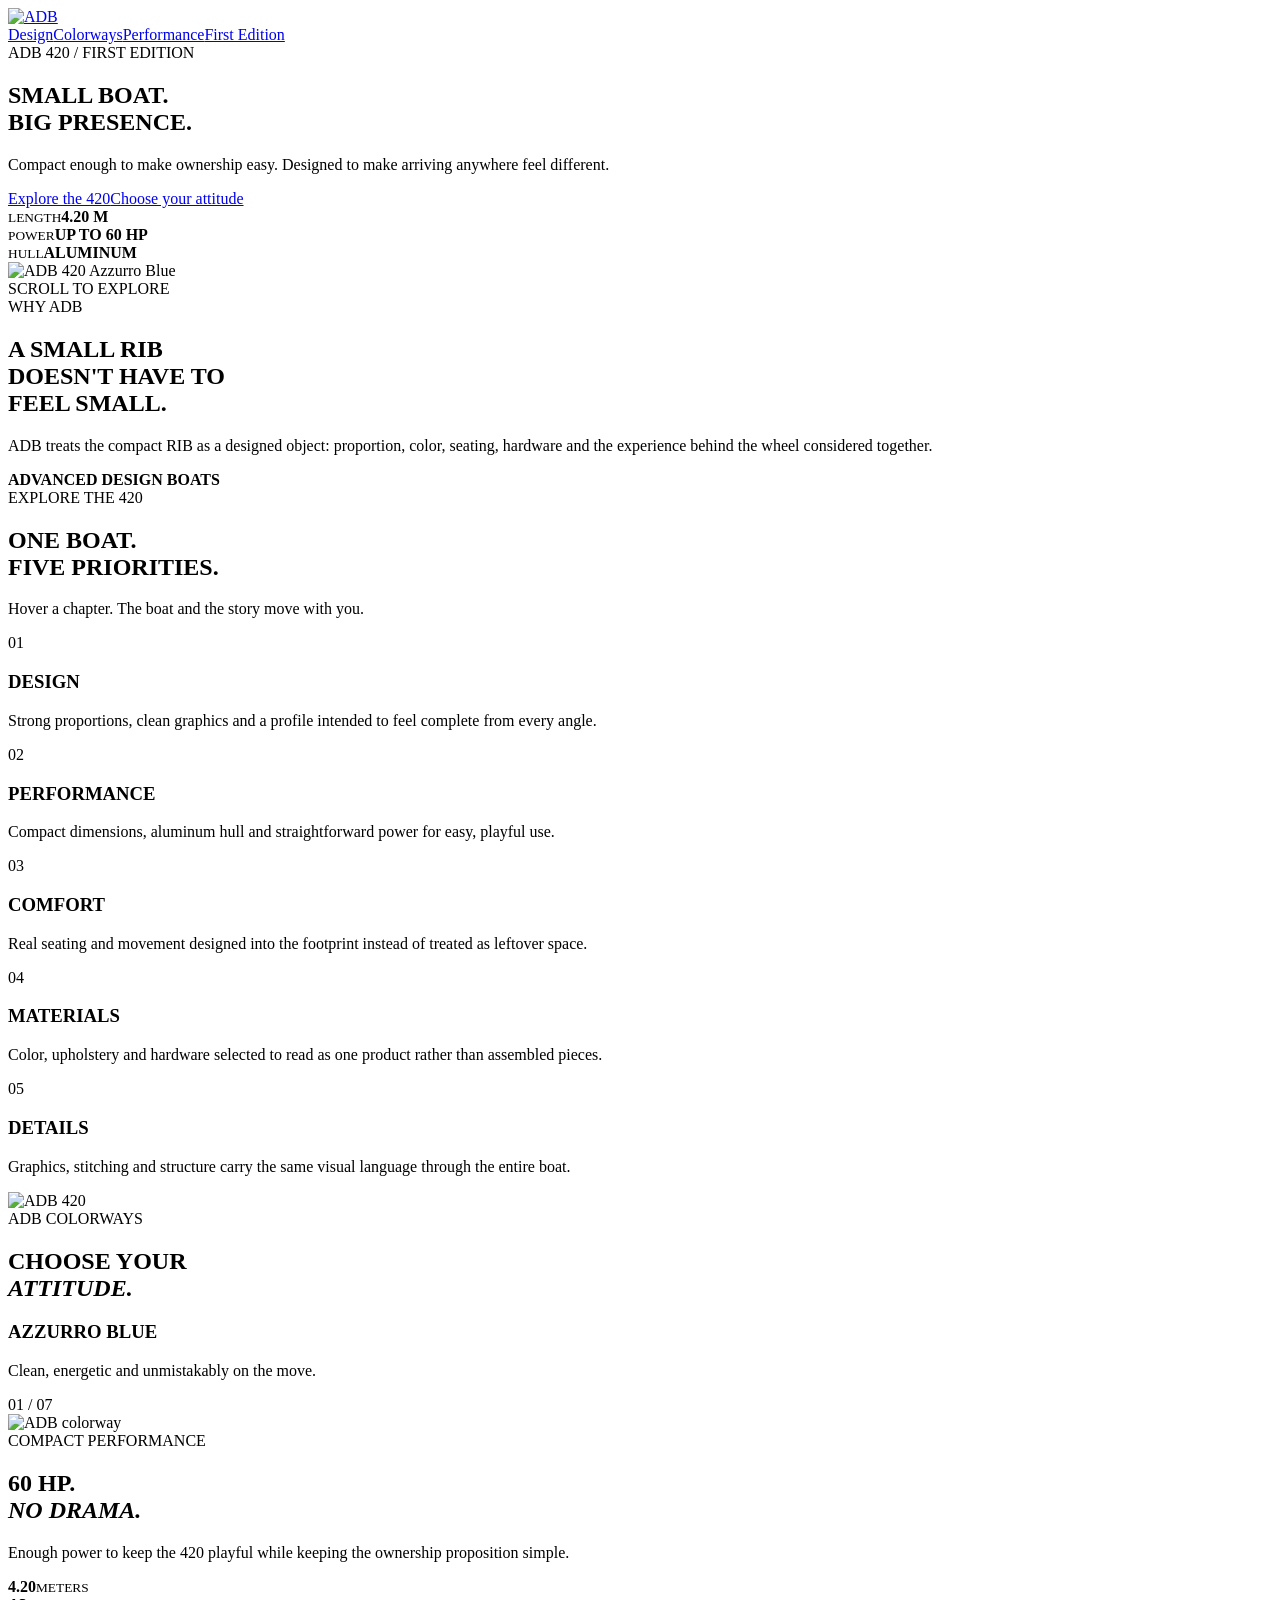
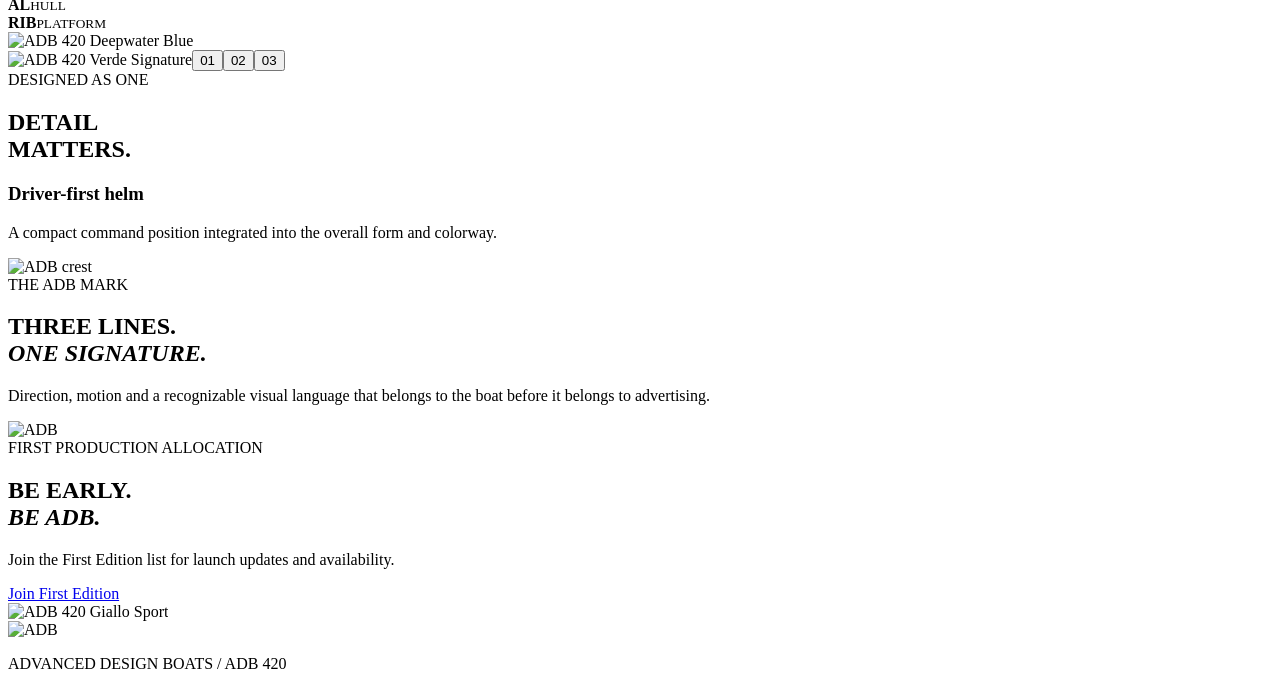
==== adb-v6-live/index.html @ 2b610189 "ADB V6 live shell" ====
<!doctype html><html lang="en"><head><meta charset="utf-8"><meta name="viewport" content="width=device-width,initial-scale=1"><title>ADB 420 — Advanced Design Boats</title><meta name="description" content="ADB 420 — compact RIB, designed with intent."><link rel="stylesheet" href="styles.css"></head><body><header id="header"><a href="#top" class="brand"><img id="logoTop" alt="ADB"></a><nav><a href="#design">Design</a><a href="#colorways">Colorways</a><a href="#performance">Performance</a><a href="#reserve" class="navcta">First Edition</a></nav></header><main id="top"><section class="hero"><div class="heroCopy reveal"><div class="kicker"><i></i>ADB 420 / FIRST EDITION</div><h1>SMALL BOAT.<br><span>BIG PRESENCE.</span></h1><p>Compact enough to make ownership easy. Designed to make arriving anywhere feel different.</p><div class="actions"><a href="#design" class="button dark">Explore the 420</a><a href="#colorways" class="button">Choose your attitude</a></div><div class="specs"><div><small>LENGTH</small><b>4.20 M</b></div><div><small>POWER</small><b>UP TO 60 HP</b></div><div><small>HULL</small><b>ALUMINUM</b></div></div></div><div class="heroStage"><div class="heroHalo"></div><img id="heroBoat" class="boat heroBoat parallax" data-speed="-.045" alt="ADB 420 Azzurro Blue"><div class="threeStroke"><i></i><i></i><i></i></div></div><div class="scrollmark">SCROLL TO EXPLORE</div></section><section class="manifesto"><div class="wrap manifestoGrid"><div class="eyebrow reveal">WHY ADB</div><div><h2 class="reveal">A SMALL RIB<br>DOESN'T HAVE TO<br><span>FEEL SMALL.</span></h2><p class="reveal">ADB treats the compact RIB as a designed object: proportion, color, seating, hardware and the experience behind the wheel considered together.</p><div class="signature reveal"><i></i><i></i><i></i><b>ADVANCED DESIGN BOATS</b></div></div></div></section><section class="chapters" id="design"><div class="wrap"><div class="sectionHead"><div><span class="eyebrow reveal">EXPLORE THE 420</span><h2 class="reveal">ONE BOAT.<br>FIVE PRIORITIES.</h2></div><p class="reveal">Hover a chapter. The boat and the story move with you.</p></div><div class="chapterRail"><article class="chapter active" data-img="verde"><span>01</span><h3>DESIGN</h3><p>Strong proportions, clean graphics and a profile intended to feel complete from every angle.</p></article><article class="chapter" data-img="azzurro"><span>02</span><h3>PERFORMANCE</h3><p>Compact dimensions, aluminum hull and straightforward power for easy, playful use.</p></article><article class="chapter" data-img="riviera"><span>03</span><h3>COMFORT</h3><p>Real seating and movement designed into the footprint instead of treated as leftover space.</p></article><article class="chapter" data-img="emerald"><span>04</span><h3>MATERIALS</h3><p>Color, upholstery and hardware selected to read as one product rather than assembled pieces.</p></article><article class="chapter" data-img="giallo"><span>05</span><h3>DETAILS</h3><p>Graphics, stitching and structure carry the same visual language through the entire boat.</p></article><div class="chapterVisual"><img id="chapterBoat" class="boat" alt="ADB 420"></div></div></div></section><section class="colors" id="colorways"><div class="colorSticky"><div class="colorCopy"><span class="eyebrow">ADB COLORWAYS</span><h2>CHOOSE YOUR<br><em>ATTITUDE.</em></h2><h3 id="colorName">AZZURRO BLUE</h3><p id="colorTag">Clean, energetic and unmistakably on the move.</p><span id="colorIndex">01 / 07</span></div><div class="colorStage"><div class="orbit one"></div><div class="orbit two"></div><img id="colorBoat" class="boat" alt="ADB colorway"></div><div id="colorTabs" class="colorTabs"></div></div></section><section class="performance" id="performance"><div class="wrap perfGrid"><div><span class="eyebrow reveal">COMPACT PERFORMANCE</span><h2 class="reveal"><b>60</b> HP.<br><em>NO DRAMA.</em></h2><p class="reveal">Enough power to keep the 420 playful while keeping the ownership proposition simple.</p><div class="perfFacts reveal"><div><b>4.20</b><small>METERS</small></div><div><b>AL</b><small>HULL</small></div><div><b>RIB</b><small>PLATFORM</small></div></div></div><img id="perfBoat" class="boat parallax" data-speed="-.07" alt="ADB 420 Deepwater Blue"></div></section><section class="details"><div class="wrap detailGrid"><div class="detailStage reveal"><img id="detailBoat" class="boat" alt="ADB 420 Verde Signature"><button class="hotspot active" data-d="helm" style="left:42%;top:30%">01</button><button class="hotspot" data-d="seat" style="left:59%;top:49%">02</button><button class="hotspot" data-d="structure" style="right:10%;top:20%">03</button></div><div class="detailCopy"><span class="eyebrow reveal">DESIGNED AS ONE</span><h2 class="reveal">DETAIL<br>MATTERS.</h2><i class="accentLine"></i><h3 id="detailTitle">Driver-first helm</h3><p id="detailText">A compact command position integrated into the overall form and colorway.</p></div></div></section><section class="brandWorld"><img id="crest" class="crest parallax" data-speed=".05" alt="ADB crest"><div class="wrap brandGrid"><div><span class="eyebrow reveal">THE ADB MARK</span><h2 class="reveal">THREE LINES.<br><em>ONE SIGNATURE.</em></h2><p class="reveal">Direction, motion and a recognizable visual language that belongs to the boat before it belongs to advertising.</p></div><div class="brandMark reveal"><img id="logoBrand" alt="ADB"></div></div></section><section class="reserve" id="reserve"><div class="wrap reserveBox"><div><span class="eyebrow reveal">FIRST PRODUCTION ALLOCATION</span><h2 class="reveal">BE EARLY.<br><em>BE ADB.</em></h2><p class="reveal">Join the First Edition list for launch updates and availability.</p><a href="mailto:hello@adbboats.com" class="button dark reveal">Join First Edition</a></div><img id="reserveBoat" class="boat parallax" data-speed="-.05" alt="ADB 420 Giallo Sport"></div></section></main><footer><img id="logoFooter" alt="ADB"><p>ADVANCED DESIGN BOATS / ADB 420</p></footer><script src="img-logo.js"></script><script src="img-crest.js"></script><script src="img-azzurro.js"></script><script src="img-giallo.js"></script><script src="img-verde.js"></script><script src="img-deepwater.js"></script><script src="img-emerald.js"></script><script src="img-arctic.js"></script><script src="img-riviera.js"></script><script src="app.js"></script></body></html>
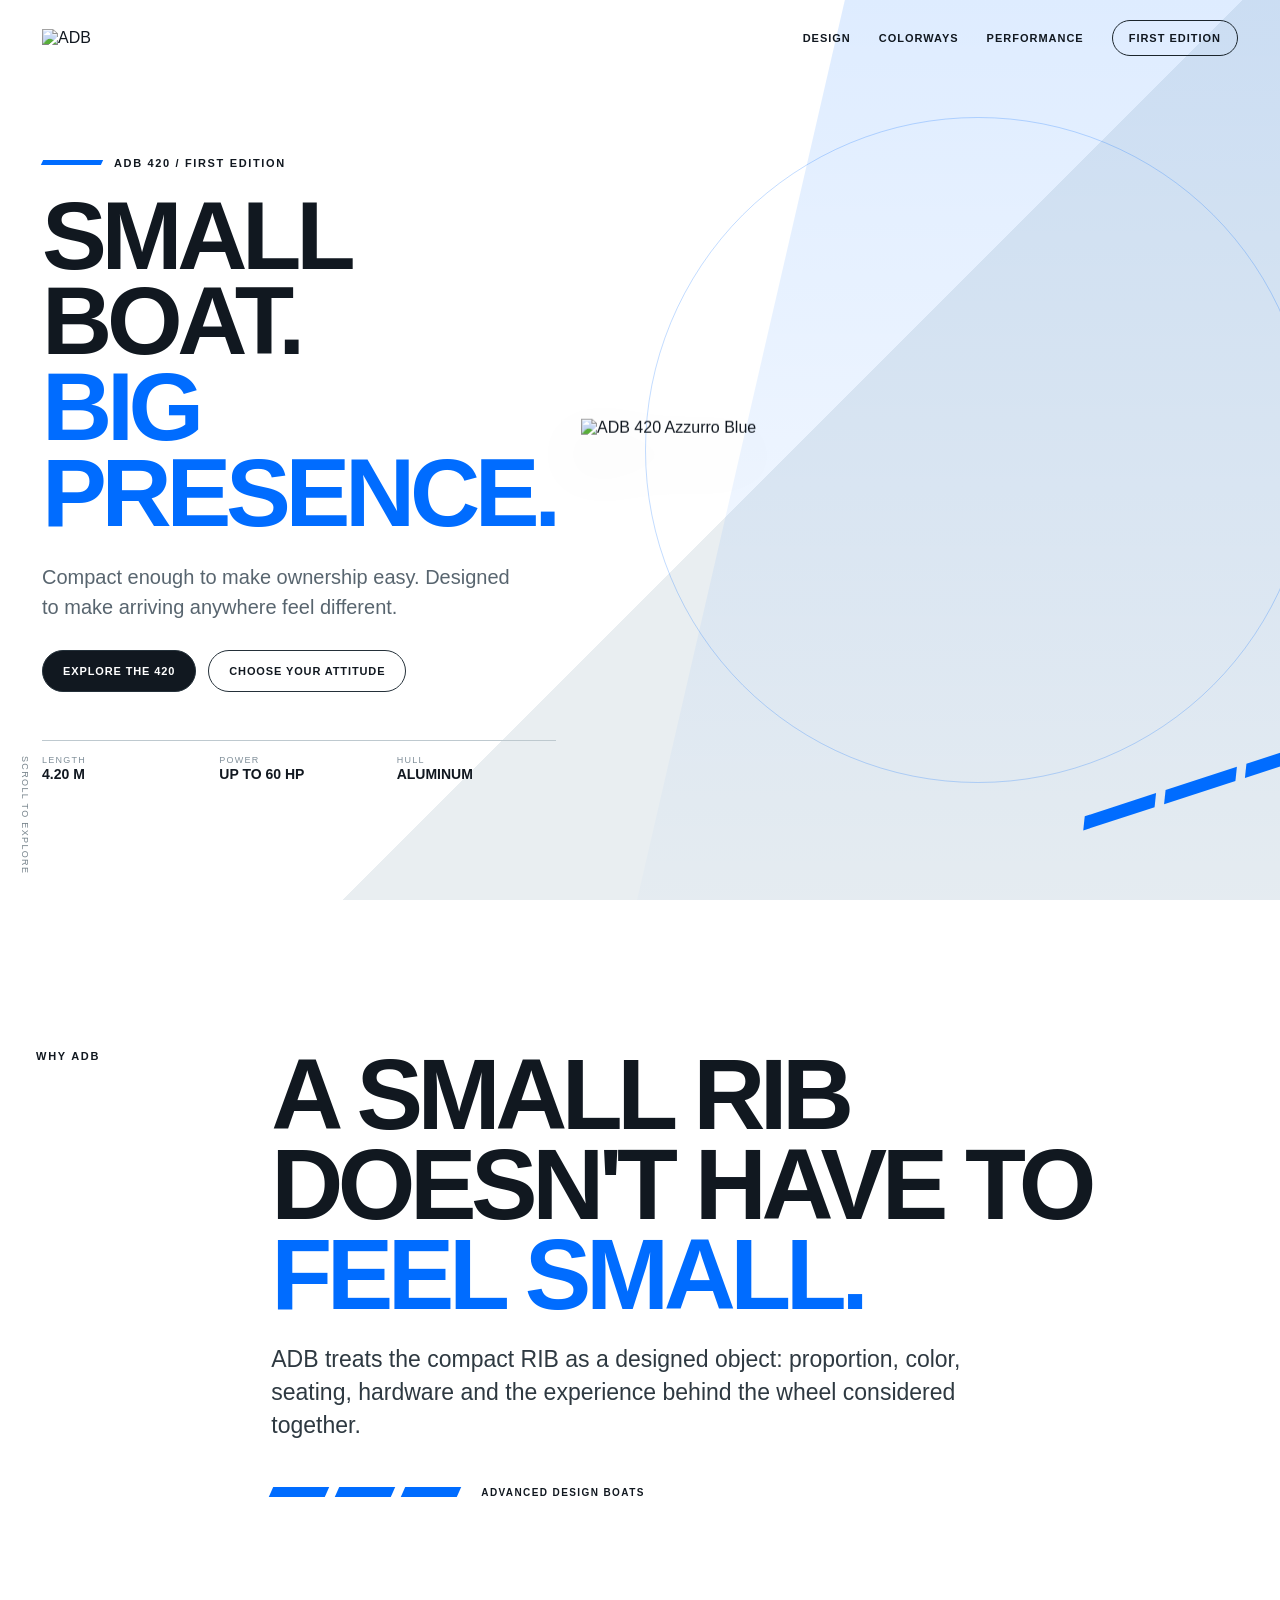
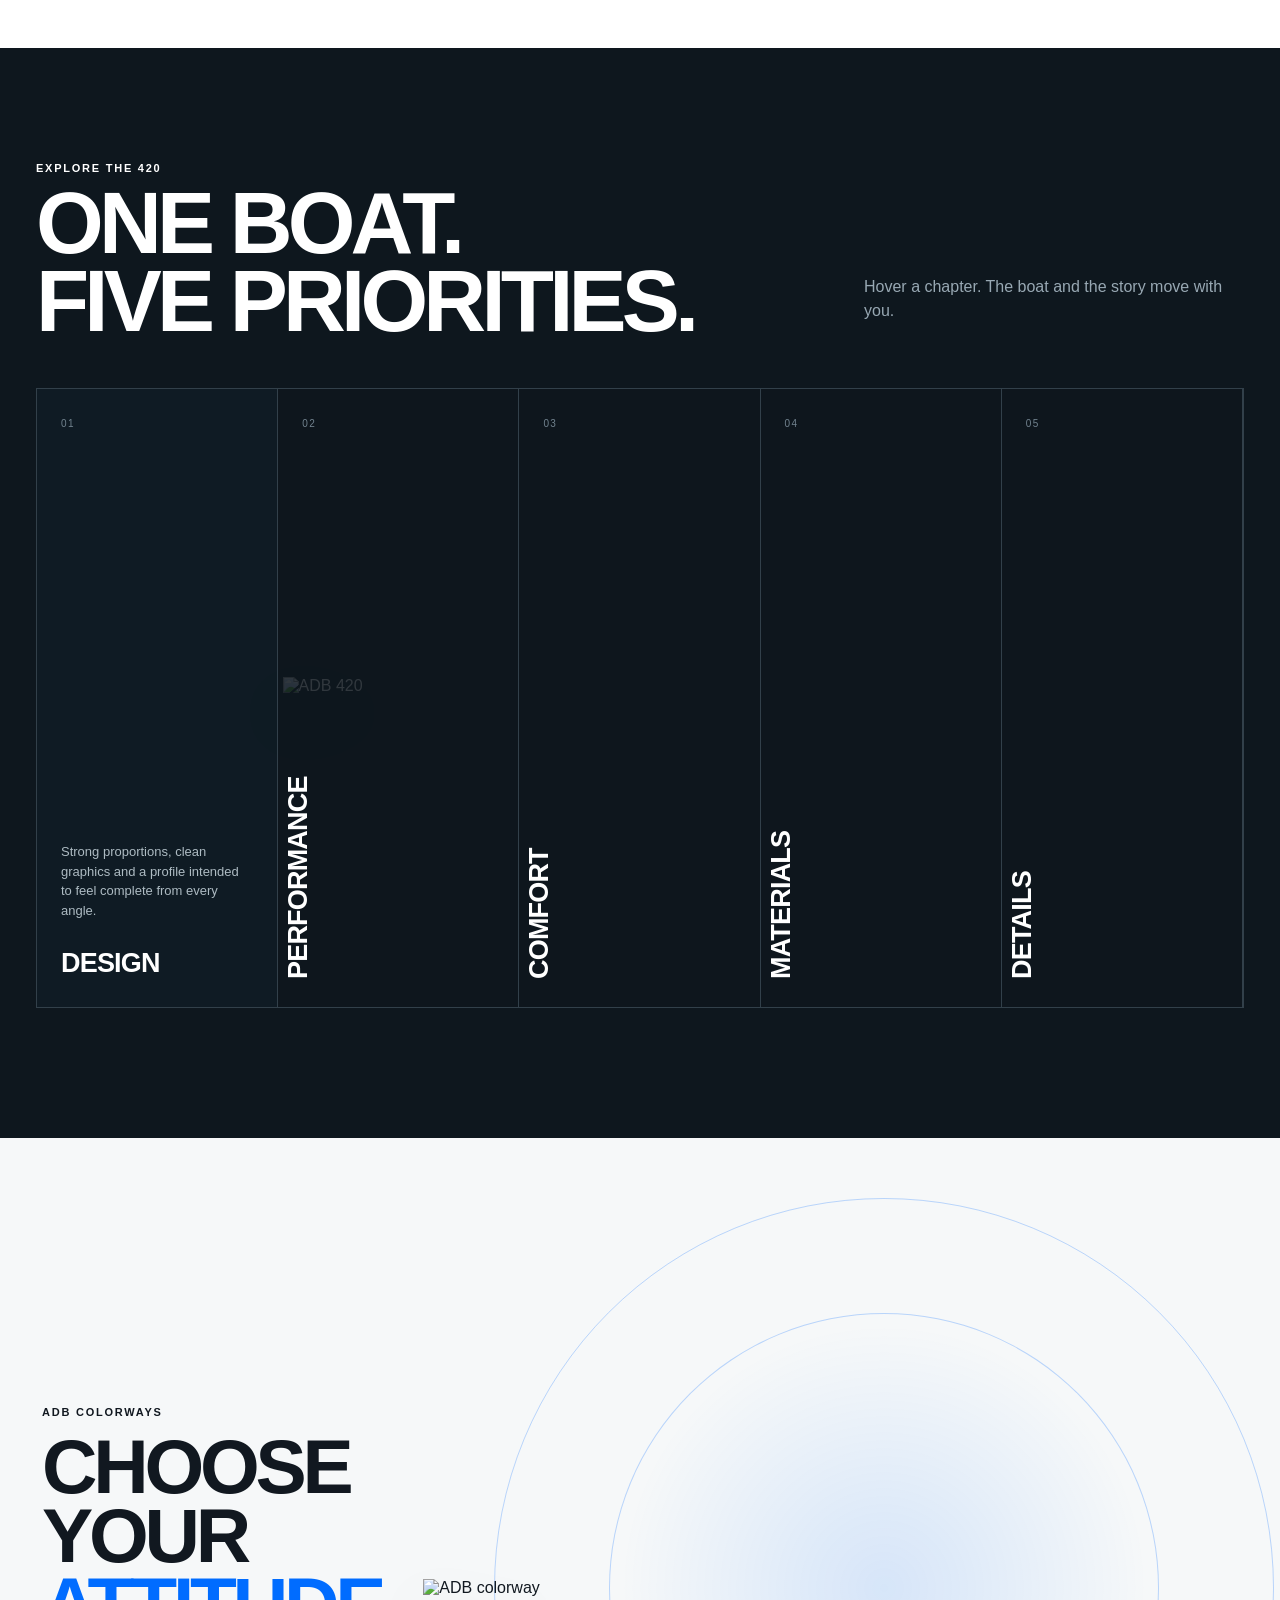
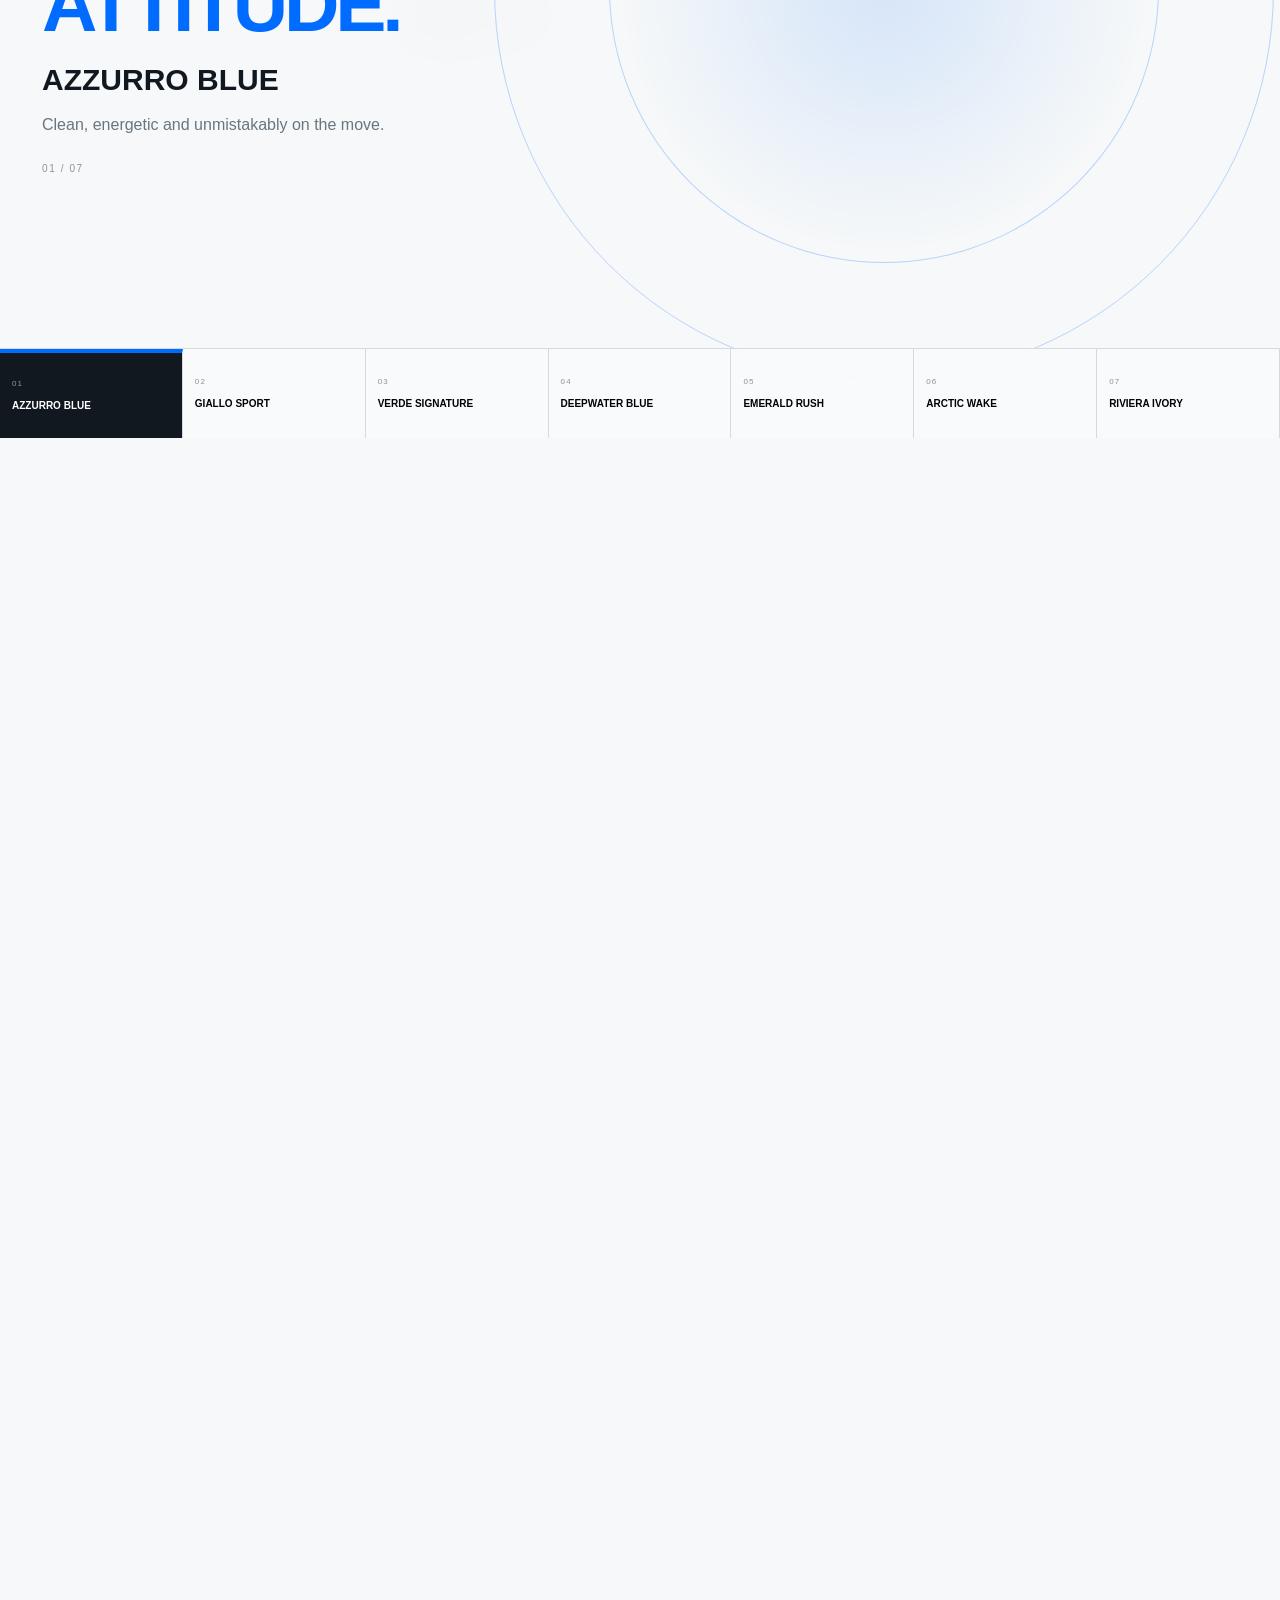
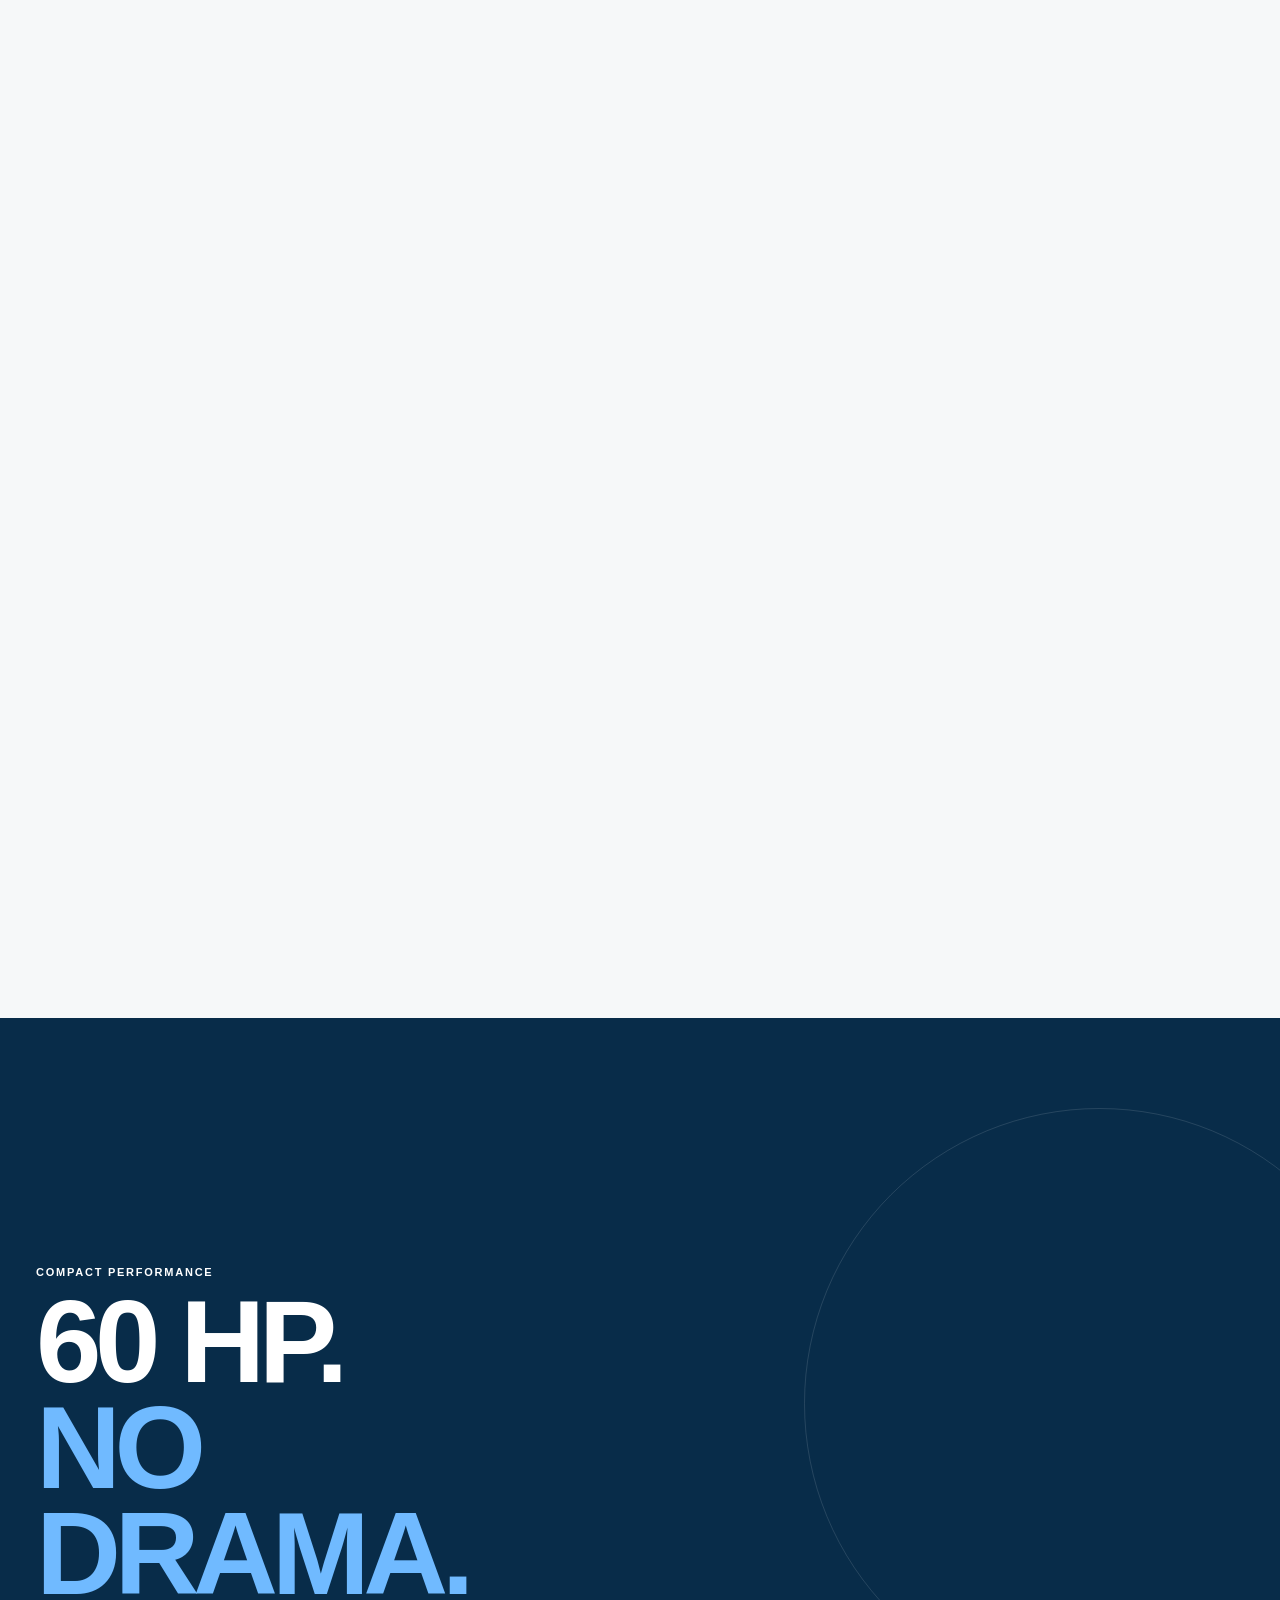
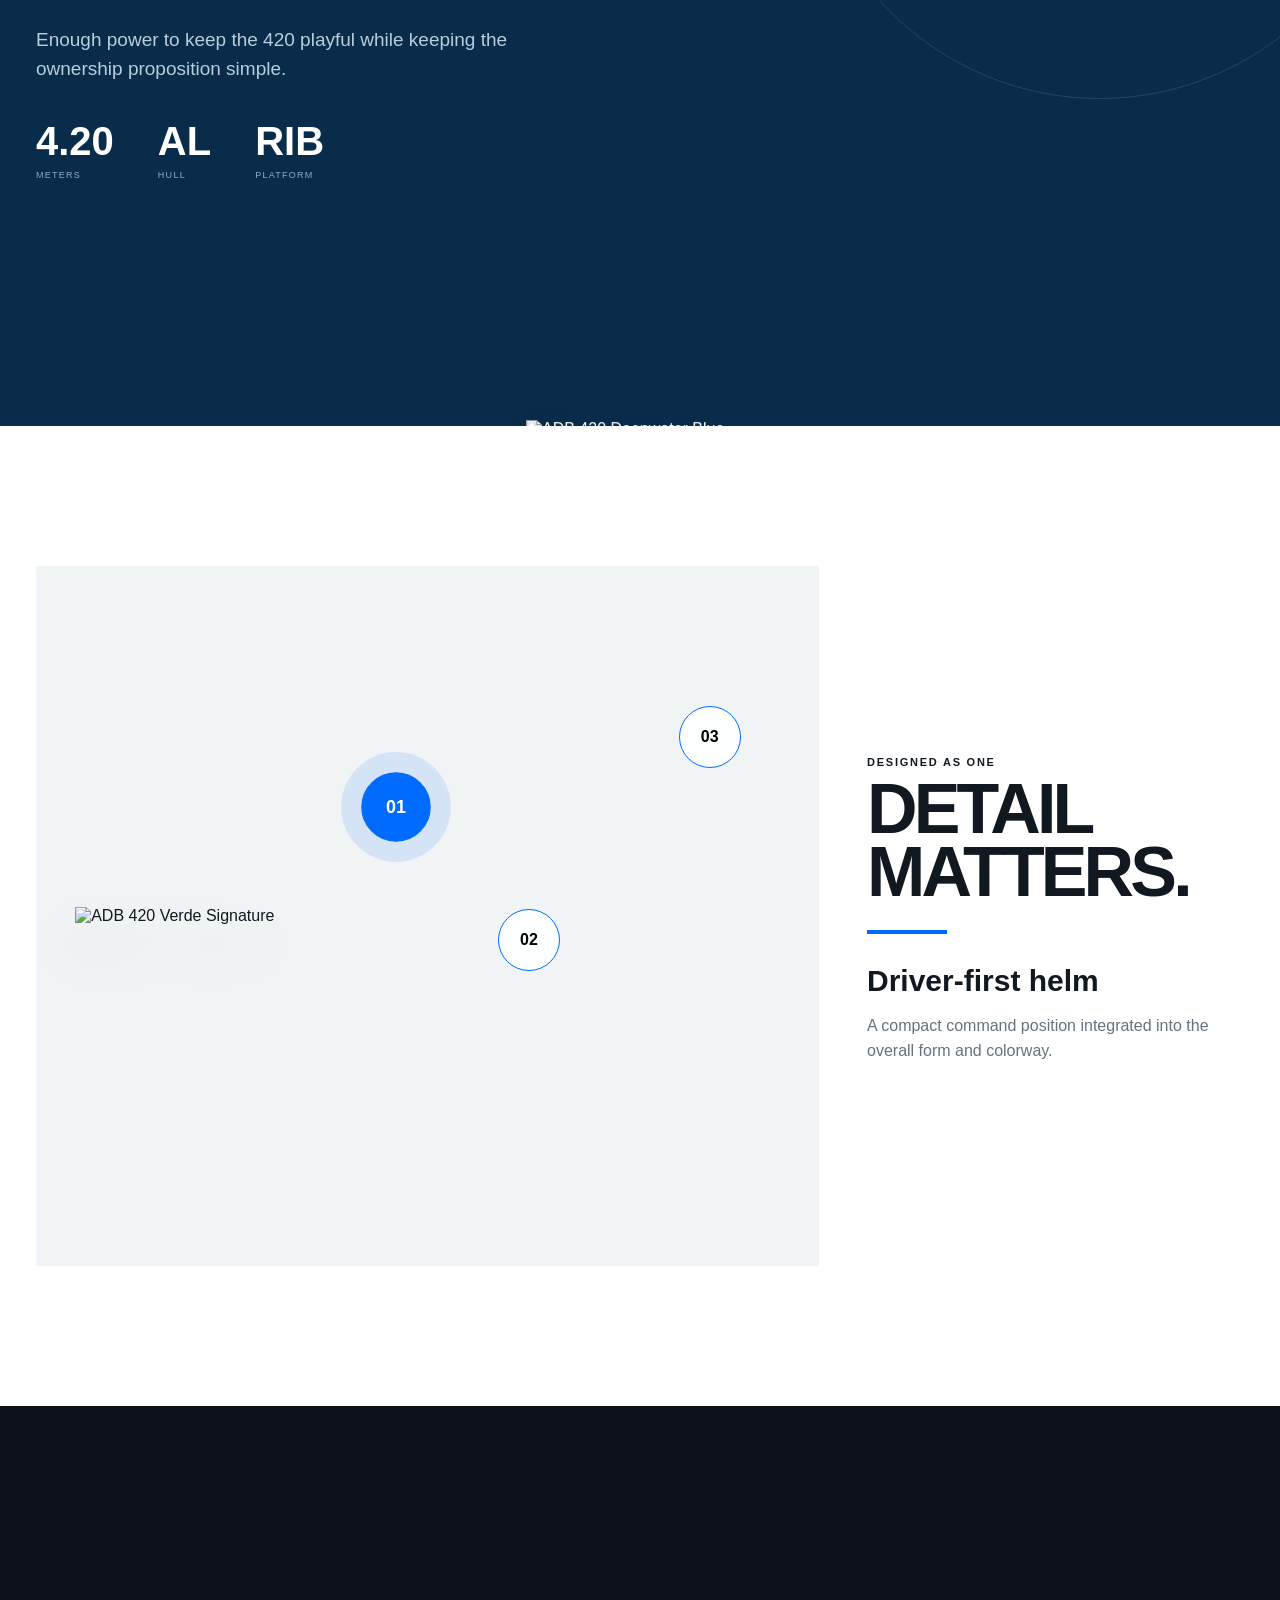
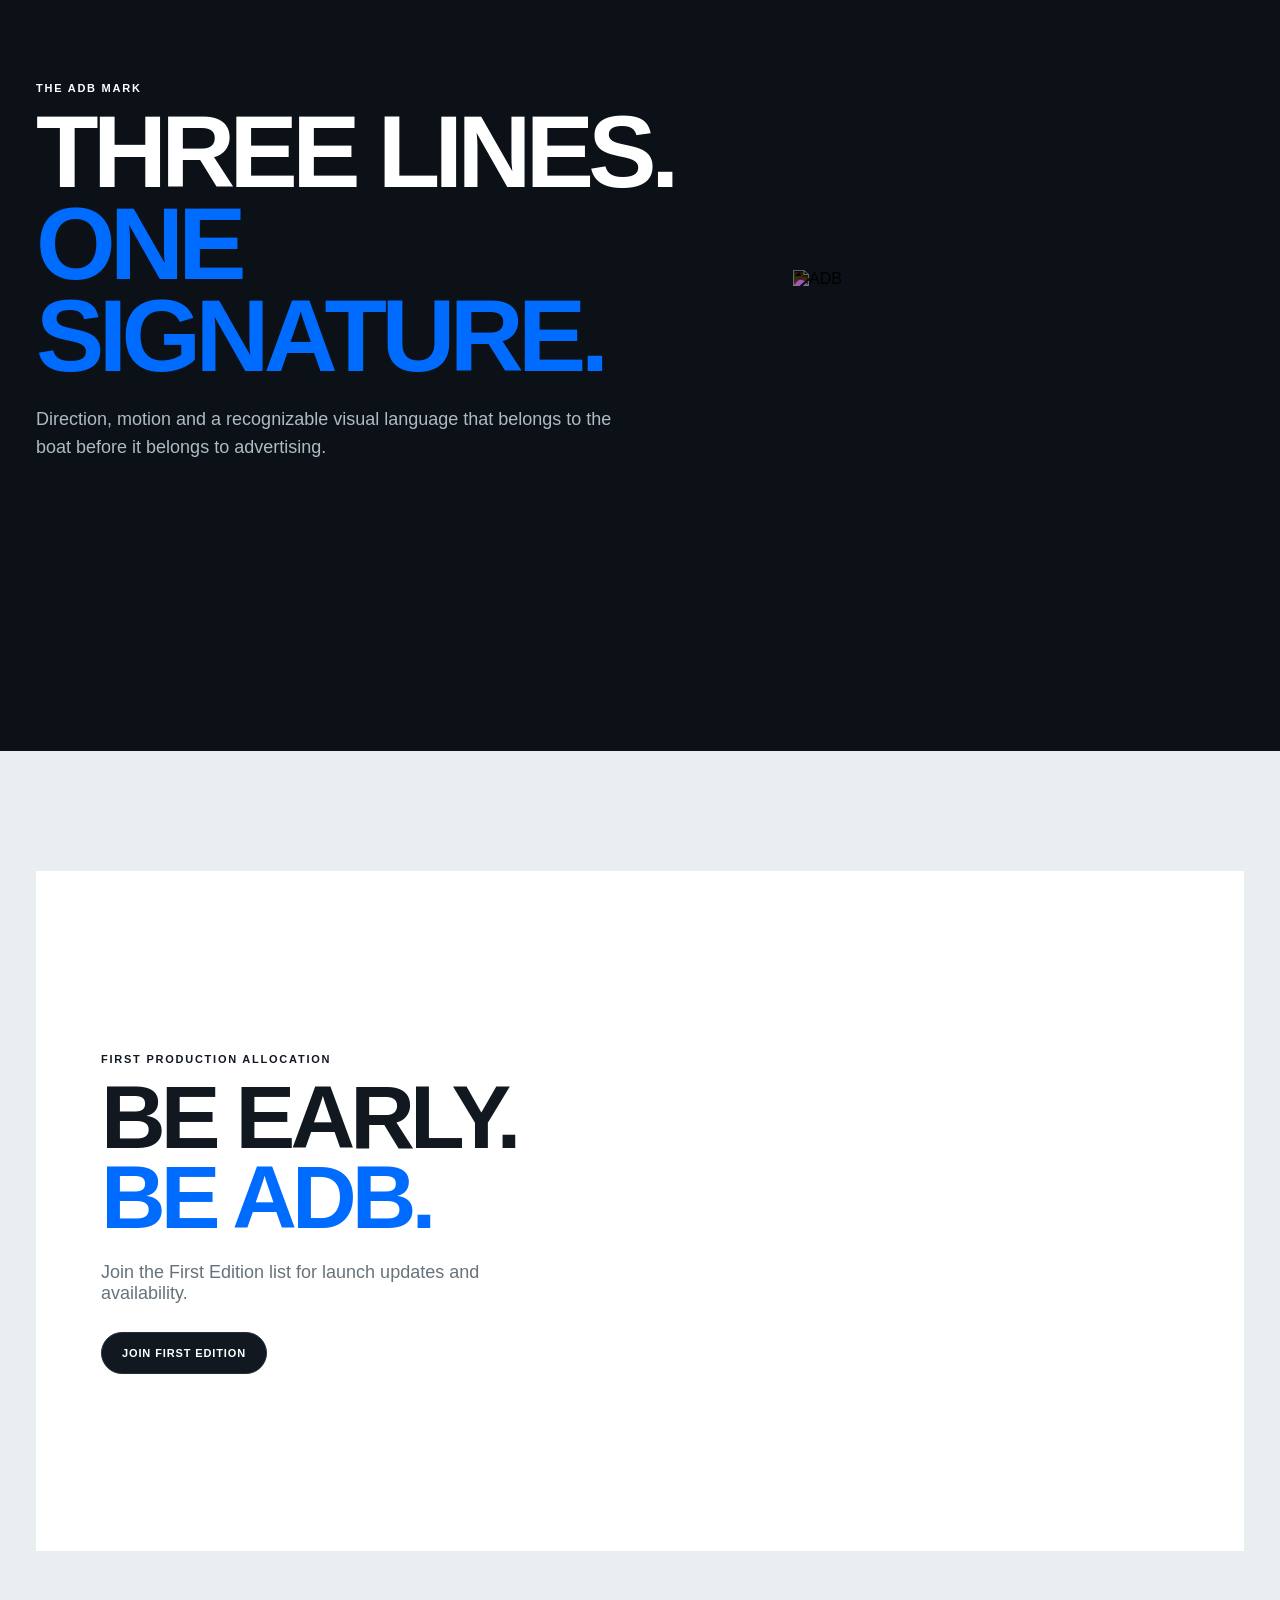
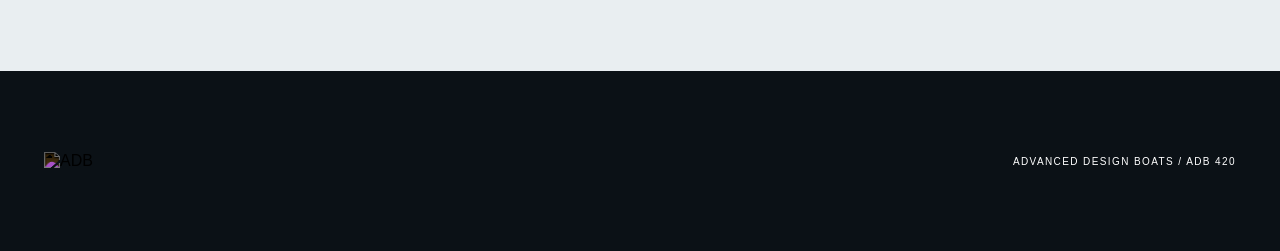
==== commit 90fb1f0b: "Remove low-resolution embedded image scripts" ====
--- a/adb-v6-live/index.html
+++ b/adb-v6-live/index.html
@@ -1 +1 @@
-<!doctype html><html lang="en"><head><meta charset="utf-8"><meta name="viewport" content="width=device-width,initial-scale=1"><title>ADB 420 — Advanced Design Boats</title><meta name="description" content="ADB 420 — compact RIB, designed with intent."><link rel="stylesheet" href="styles.css"></head><body><header id="header"><a href="#top" class="brand"><img id="logoTop" alt="ADB"></a><nav><a href="#design">Design</a><a href="#colorways">Colorways</a><a href="#performance">Performance</a><a href="#reserve" class="navcta">First Edition</a></nav></header><main id="top"><section class="hero"><div class="heroCopy reveal"><div class="kicker"><i></i>ADB 420 / FIRST EDITION</div><h1>SMALL BOAT.<br><span>BIG PRESENCE.</span></h1><p>Compact enough to make ownership easy. Designed to make arriving anywhere feel different.</p><div class="actions"><a href="#design" class="button dark">Explore the 420</a><a href="#colorways" class="button">Choose your attitude</a></div><div class="specs"><div><small>LENGTH</small><b>4.20 M</b></div><div><small>POWER</small><b>UP TO 60 HP</b></div><div><small>HULL</small><b>ALUMINUM</b></div></div></div><div class="heroStage"><div class="heroHalo"></div><img id="heroBoat" class="boat heroBoat parallax" data-speed="-.045" alt="ADB 420 Azzurro Blue"><div class="threeStroke"><i></i><i></i><i></i></div></div><div class="scrollmark">SCROLL TO EXPLORE</div></section><section class="manifesto"><div class="wrap manifestoGrid"><div class="eyebrow reveal">WHY ADB</div><div><h2 class="reveal">A SMALL RIB<br>DOESN'T HAVE TO<br><span>FEEL SMALL.</span></h2><p class="reveal">ADB treats the compact RIB as a designed object: proportion, color, seating, hardware and the experience behind the wheel considered together.</p><div class="signature reveal"><i></i><i></i><i></i><b>ADVANCED DESIGN BOATS</b></div></div></div></section><section class="chapters" id="design"><div class="wrap"><div class="sectionHead"><div><span class="eyebrow reveal">EXPLORE THE 420</span><h2 class="reveal">ONE BOAT.<br>FIVE PRIORITIES.</h2></div><p class="reveal">Hover a chapter. The boat and the story move with you.</p></div><div class="chapterRail"><article class="chapter active" data-img="verde"><span>01</span><h3>DESIGN</h3><p>Strong proportions, clean graphics and a profile intended to feel complete from every angle.</p></article><article class="chapter" data-img="azzurro"><span>02</span><h3>PERFORMANCE</h3><p>Compact dimensions, aluminum hull and straightforward power for easy, playful use.</p></article><article class="chapter" data-img="riviera"><span>03</span><h3>COMFORT</h3><p>Real seating and movement designed into the footprint instead of treated as leftover space.</p></article><article class="chapter" data-img="emerald"><span>04</span><h3>MATERIALS</h3><p>Color, upholstery and hardware selected to read as one product rather than assembled pieces.</p></article><article class="chapter" data-img="giallo"><span>05</span><h3>DETAILS</h3><p>Graphics, stitching and structure carry the same visual language through the entire boat.</p></article><div class="chapterVisual"><img id="chapterBoat" class="boat" alt="ADB 420"></div></div></div></section><section class="colors" id="colorways"><div class="colorSticky"><div class="colorCopy"><span class="eyebrow">ADB COLORWAYS</span><h2>CHOOSE YOUR<br><em>ATTITUDE.</em></h2><h3 id="colorName">AZZURRO BLUE</h3><p id="colorTag">Clean, energetic and unmistakably on the move.</p><span id="colorIndex">01 / 07</span></div><div class="colorStage"><div class="orbit one"></div><div class="orbit two"></div><img id="colorBoat" class="boat" alt="ADB colorway"></div><div id="colorTabs" class="colorTabs"></div></div></section><section class="performance" id="performance"><div class="wrap perfGrid"><div><span class="eyebrow reveal">COMPACT PERFORMANCE</span><h2 class="reveal"><b>60</b> HP.<br><em>NO DRAMA.</em></h2><p class="reveal">Enough power to keep the 420 playful while keeping the ownership proposition simple.</p><div class="perfFacts reveal"><div><b>4.20</b><small>METERS</small></div><div><b>AL</b><small>HULL</small></div><div><b>RIB</b><small>PLATFORM</small></div></div></div><img id="perfBoat" class="boat parallax" data-speed="-.07" alt="ADB 420 Deepwater Blue"></div></section><section class="details"><div class="wrap detailGrid"><div class="detailStage reveal"><img id="detailBoat" class="boat" alt="ADB 420 Verde Signature"><button class="hotspot active" data-d="helm" style="left:42%;top:30%">01</button><button class="hotspot" data-d="seat" style="left:59%;top:49%">02</button><button class="hotspot" data-d="structure" style="right:10%;top:20%">03</button></div><div class="detailCopy"><span class="eyebrow reveal">DESIGNED AS ONE</span><h2 class="reveal">DETAIL<br>MATTERS.</h2><i class="accentLine"></i><h3 id="detailTitle">Driver-first helm</h3><p id="detailText">A compact command position integrated into the overall form and colorway.</p></div></div></section><section class="brandWorld"><img id="crest" class="crest parallax" data-speed=".05" alt="ADB crest"><div class="wrap brandGrid"><div><span class="eyebrow reveal">THE ADB MARK</span><h2 class="reveal">THREE LINES.<br><em>ONE SIGNATURE.</em></h2><p class="reveal">Direction, motion and a recognizable visual language that belongs to the boat before it belongs to advertising.</p></div><div class="brandMark reveal"><img id="logoBrand" alt="ADB"></div></div></section><section class="reserve" id="reserve"><div class="wrap reserveBox"><div><span class="eyebrow reveal">FIRST PRODUCTION ALLOCATION</span><h2 class="reveal">BE EARLY.<br><em>BE ADB.</em></h2><p class="reveal">Join the First Edition list for launch updates and availability.</p><a href="mailto:hello@adbboats.com" class="button dark reveal">Join First Edition</a></div><img id="reserveBoat" class="boat parallax" data-speed="-.05" alt="ADB 420 Giallo Sport"></div></section></main><footer><img id="logoFooter" alt="ADB"><p>ADVANCED DESIGN BOATS / ADB 420</p></footer><script src="img-logo.js"></script><script src="img-crest.js"></script><script src="img-azzurro.js"></script><script src="img-giallo.js"></script><script src="img-verde.js"></script><script src="img-deepwater.js"></script><script src="img-emerald.js"></script><script src="img-arctic.js"></script><script src="img-riviera.js"></script><script src="app.js"></script></body></html>+<!doctype html><html lang="en"><head><meta charset="utf-8"><meta name="viewport" content="width=device-width,initial-scale=1"><title>ADB 420 — Advanced Design Boats</title><meta name="description" content="ADB 420 — compact RIB, designed with intent."><link rel="stylesheet" href="styles.css"></head><body><header id="header"><a href="#top" class="brand"><img id="logoTop" alt="ADB"></a><nav><a href="#design">Design</a><a href="#colorways">Colorways</a><a href="#performance">Performance</a><a href="#reserve" class="navcta">First Edition</a></nav></header><main id="top"><section class="hero"><div class="heroCopy reveal"><div class="kicker"><i></i>ADB 420 / FIRST EDITION</div><h1>SMALL BOAT.<br><span>BIG PRESENCE.</span></h1><p>Compact enough to make ownership easy. Designed to make arriving anywhere feel different.</p><div class="actions"><a href="#design" class="button dark">Explore the 420</a><a href="#colorways" class="button">Choose your attitude</a></div><div class="specs"><div><small>LENGTH</small><b>4.20 M</b></div><div><small>POWER</small><b>UP TO 60 HP</b></div><div><small>HULL</small><b>ALUMINUM</b></div></div></div><div class="heroStage"><div class="heroHalo"></div><img id="heroBoat" class="boat heroBoat parallax" data-speed="-.045" alt="ADB 420 Azzurro Blue"><div class="threeStroke"><i></i><i></i><i></i></div></div><div class="scrollmark">SCROLL TO EXPLORE</div></section><section class="manifesto"><div class="wrap manifestoGrid"><div class="eyebrow reveal">WHY ADB</div><div><h2 class="reveal">A SMALL RIB<br>DOESN'T HAVE TO<br><span>FEEL SMALL.</span></h2><p class="reveal">ADB treats the compact RIB as a designed object: proportion, color, seating, hardware and the experience behind the wheel considered together.</p><div class="signature reveal"><i></i><i></i><i></i><b>ADVANCED DESIGN BOATS</b></div></div></div></section><section class="chapters" id="design"><div class="wrap"><div class="sectionHead"><div><span class="eyebrow reveal">EXPLORE THE 420</span><h2 class="reveal">ONE BOAT.<br>FIVE PRIORITIES.</h2></div><p class="reveal">Hover a chapter. The boat and the story move with you.</p></div><div class="chapterRail"><article class="chapter active" data-img="verde"><span>01</span><h3>DESIGN</h3><p>Strong proportions, clean graphics and a profile intended to feel complete from every angle.</p></article><article class="chapter" data-img="azzurro"><span>02</span><h3>PERFORMANCE</h3><p>Compact dimensions, aluminum hull and straightforward power for easy, playful use.</p></article><article class="chapter" data-img="riviera"><span>03</span><h3>COMFORT</h3><p>Real seating and movement designed into the footprint instead of treated as leftover space.</p></article><article class="chapter" data-img="emerald"><span>04</span><h3>MATERIALS</h3><p>Color, upholstery and hardware selected to read as one product rather than assembled pieces.</p></article><article class="chapter" data-img="giallo"><span>05</span><h3>DETAILS</h3><p>Graphics, stitching and structure carry the same visual language through the entire boat.</p></article><div class="chapterVisual"><img id="chapterBoat" class="boat" alt="ADB 420"></div></div></div></section><section class="colors" id="colorways"><div class="colorSticky"><div class="colorCopy"><span class="eyebrow">ADB COLORWAYS</span><h2>CHOOSE YOUR<br><em>ATTITUDE.</em></h2><h3 id="colorName">AZZURRO BLUE</h3><p id="colorTag">Clean, energetic and unmistakably on the move.</p><span id="colorIndex">01 / 07</span></div><div class="colorStage"><div class="orbit one"></div><div class="orbit two"></div><img id="colorBoat" class="boat" alt="ADB colorway"></div><div id="colorTabs" class="colorTabs"></div></div></section><section class="performance" id="performance"><div class="wrap perfGrid"><div><span class="eyebrow reveal">COMPACT PERFORMANCE</span><h2 class="reveal"><b>60</b> HP.<br><em>NO DRAMA.</em></h2><p class="reveal">Enough power to keep the 420 playful while keeping the ownership proposition simple.</p><div class="perfFacts reveal"><div><b>4.20</b><small>METERS</small></div><div><b>AL</b><small>HULL</small></div><div><b>RIB</b><small>PLATFORM</small></div></div></div><img id="perfBoat" class="boat parallax" data-speed="-.07" alt="ADB 420 Deepwater Blue"></div></section><section class="details"><div class="wrap detailGrid"><div class="detailStage reveal"><img id="detailBoat" class="boat" alt="ADB 420 Verde Signature"><button class="hotspot active" data-d="helm" style="left:42%;top:30%">01</button><button class="hotspot" data-d="seat" style="left:59%;top:49%">02</button><button class="hotspot" data-d="structure" style="right:10%;top:20%">03</button></div><div class="detailCopy"><span class="eyebrow reveal">DESIGNED AS ONE</span><h2 class="reveal">DETAIL<br>MATTERS.</h2><i class="accentLine"></i><h3 id="detailTitle">Driver-first helm</h3><p id="detailText">A compact command position integrated into the overall form and colorway.</p></div></div></section><section class="brandWorld"><img id="crest" class="crest parallax" data-speed=".05" alt="ADB crest"><div class="wrap brandGrid"><div><span class="eyebrow reveal">THE ADB MARK</span><h2 class="reveal">THREE LINES.<br><em>ONE SIGNATURE.</em></h2><p class="reveal">Direction, motion and a recognizable visual language that belongs to the boat before it belongs to advertising.</p></div><div class="brandMark reveal"><img id="logoBrand" alt="ADB"></div></div></section><section class="reserve" id="reserve"><div class="wrap reserveBox"><div><span class="eyebrow reveal">FIRST PRODUCTION ALLOCATION</span><h2 class="reveal">BE EARLY.<br><em>BE ADB.</em></h2><p class="reveal">Join the First Edition list for launch updates and availability.</p><a href="mailto:hello@adbboats.com" class="button dark reveal">Join First Edition</a></div><img id="reserveBoat" class="boat parallax" data-speed="-.05" alt="ADB 420 Giallo Sport"></div></section></main><footer><img id="logoFooter" alt="ADB"><p>ADVANCED DESIGN BOATS / ADB 420</p></footer><script src="app.js"></script></body></html>
--- a/adb-v6-live/styles.css
+++ b/adb-v6-live/styles.css
@@ -0,0 +1 @@
+:root{--ink:#111820;--navy:#082c49;--paper:#f6f8f9;--line:#d4dbe0;--muted:#66737c;--accent:#006cff;--accent-rgb:0,108,255;--ease:cubic-bezier(.2,.8,.2,1)}*{box-sizing:border-box}html{scroll-behavior:smooth}body{margin:0;font-family:Arial,Helvetica,sans-serif;background:var(--paper);color:var(--ink);overflow-x:hidden}a{text-decoration:none;color:inherit}button{font:inherit}.wrap{width:min(1480px,calc(100% - 72px));margin:auto}.eyebrow{font-size:11px;font-weight:800;letter-spacing:.16em;text-transform:uppercase}.boat{display:block;object-fit:contain;filter:drop-shadow(0 28px 28px rgba(30,47,59,.12))}header{position:fixed;z-index:1000;top:0;left:0;right:0;height:76px;display:flex;align-items:center;justify-content:space-between;padding:0 42px;transition:.35s}header.scrolled{background:rgba(255,255,255,.9);backdrop-filter:blur(18px);border-bottom:1px solid rgba(20,30,40,.1)}header .brand img{width:118px;height:32px;object-fit:contain}header nav{display:flex;align-items:center;gap:28px;font-size:11px;font-weight:800;letter-spacing:.09em;text-transform:uppercase}.navcta{border:1px solid #1b252c;border-radius:999px;padding:11px 16px}.hero{min-height:100svh;display:grid;grid-template-columns:.75fr 1.25fr;position:relative;background:linear-gradient(135deg,#fff 0 57%,#e9eef1 57% 100%);overflow:hidden}.hero:after{content:"";position:absolute;right:-12vw;top:-18vh;width:54vw;height:135vh;background:linear-gradient(180deg,rgba(var(--accent-rgb),.15),rgba(var(--accent-rgb),0));transform:skewX(-13deg)}.heroCopy{align-self:center;padding:110px 25px 70px max(42px,calc((100vw - 1480px)/2));z-index:2}.kicker{display:flex;gap:12px;align-items:center;font-size:11px;font-weight:800;letter-spacing:.15em;margin-bottom:24px}.kicker i{width:60px;height:5px;background:var(--accent);transform:skewX(-25deg)}.hero h1{font-size:clamp(64px,7.6vw,140px);line-height:.88;letter-spacing:-.055em;margin:0;font-weight:900}.hero h1 span{color:var(--accent)}.hero p{font-size:20px;line-height:1.48;max-width:470px;color:#58656f;margin:28px 0}.actions{display:flex;gap:12px;flex-wrap:wrap}.button{display:inline-flex;align-items:center;padding:14px 20px;border:1px solid #243039;border-radius:999px;font-size:11px;font-weight:900;letter-spacing:.08em;text-transform:uppercase}.button.dark{background:var(--ink);color:#fff}.specs{display:grid;grid-template-columns:repeat(3,1fr);gap:18px;border-top:1px solid #bec9cf;margin-top:48px;padding-top:14px}.specs small{display:block;font-size:9px;color:#81909a;letter-spacing:.14em}.specs b{font-size:14px}.heroStage{position:relative;z-index:2;display:grid;place-items:center}.heroBoat{width:min(900px,62vw)}.heroHalo{position:absolute;width:52vw;height:52vw;border:1px solid rgba(var(--accent-rgb),.24);border-radius:50%}.threeStroke{position:absolute;right:4vw;bottom:12vh;display:flex;gap:10px;transform:rotate(-18deg)}.threeStroke i{width:75px;height:13px;background:var(--accent);transform:skewX(-24deg)}.scrollmark{position:absolute;left:20px;bottom:26px;writing-mode:vertical-rl;font-size:9px;letter-spacing:.15em;color:#76838b}.manifesto{background:#fff;padding:150px 0}.manifestoGrid{display:grid;grid-template-columns:.32fr 1.68fr;gap:50px}.manifesto h2,.sectionHead h2,.colorCopy h2,.performance h2,.detailCopy h2,.brandWorld h2,.reserve h2{font-weight:900;letter-spacing:-.055em;line-height:.9;text-transform:uppercase}.manifesto h2{font-size:clamp(62px,7.8vw,125px);margin:0}.manifesto h2 span,.brandWorld em,.reserve em{color:var(--accent);font-style:normal}.manifesto p{font-size:23px;line-height:1.45;color:#2e3941;max-width:760px}.signature{display:flex;align-items:center;gap:10px;margin-top:44px}.signature i{width:56px;height:10px;background:var(--accent);transform:skewX(-24deg)}.signature b{font-size:10px;letter-spacing:.14em;margin-left:12px}.chapters{background:#0e171e;color:#fff;padding:110px 0 130px}.sectionHead{display:flex;justify-content:space-between;align-items:end;gap:40px;margin-bottom:48px}.sectionHead h2{font-size:clamp(56px,6.8vw,104px);margin:8px 0 0}.sectionHead>p{color:#98a8b3;max-width:380px;line-height:1.55}.chapterRail{display:grid;grid-template-columns:repeat(5,1fr);height:620px;border:1px solid #32404a;position:relative;overflow:hidden}.chapter{position:relative;z-index:3;border-right:1px solid #32404a;padding:24px;cursor:pointer;transition:.55s var(--ease);background:rgba(14,23,30,.86)}.chapter.active{background:rgba(17,30,39,.7)}.chapter span{font-size:10px;color:#72838f;letter-spacing:.14em}.chapter h3{position:absolute;left:24px;bottom:28px;font-size:27px;margin:0;letter-spacing:-.03em;transform-origin:left bottom;transition:.45s var(--ease)}.chapter:not(.active) h3{transform:rotate(-90deg) translateY(12px)}.chapter p{position:absolute;left:24px;right:24px;bottom:74px;color:#aebbc3;font-size:13px;line-height:1.5;opacity:0;transform:translateY(10px);transition:.4s}.chapter.active p{opacity:1;transform:none}.chapterVisual{position:absolute;inset:55px 12% 80px 12%;display:grid;place-items:center;z-index:1}.chapterVisual img{width:78%;max-height:440px}.colors{height:520vh;background:#f6f8f9}.colorSticky{position:sticky;top:0;height:100vh;display:grid;grid-template-columns:.42fr 1.58fr;overflow:hidden}.colorCopy{align-self:center;padding-left:max(42px,calc((100vw - 1480px)/2));padding-right:24px;z-index:3}.colorCopy h2{font-size:clamp(54px,6vw,96px);margin:12px 0 24px}.colorCopy h2 em{font-style:normal;color:var(--accent)}.colorCopy h3{font-size:30px;margin:0 0 8px}.colorCopy p{color:#69767f;max-width:350px;line-height:1.5}.colorCopy>span:last-child{display:block;margin-top:26px;font-size:10px;letter-spacing:.16em;color:#8a969e}.colorStage{position:relative;display:grid;place-items:center}.colorStage img{width:min(1040px,72vw);z-index:2;transition:opacity .35s,transform .65s var(--ease)}.orbit{position:absolute;border:1px solid rgba(var(--accent-rgb),.25);border-radius:50%}.orbit.one{width:61vw;height:61vw}.orbit.two{width:43vw;height:43vw;background:radial-gradient(circle,rgba(var(--accent-rgb),.13),transparent 68%)}.colorTabs{position:absolute;z-index:5;left:0;right:0;bottom:0;height:90px;display:grid;grid-template-columns:repeat(7,1fr);background:rgba(248,250,251,.96);border-top:1px solid var(--line)}.colorTabs button{border:0;border-right:1px solid var(--line);background:transparent;text-align:left;padding:14px 12px;cursor:pointer}.colorTabs button.active{background:var(--ink);color:#fff;border-top:4px solid var(--accent)}.colorTabs small{display:block;font-size:8px;letter-spacing:.14em;color:#89959d;margin-bottom:7px}.colorTabs b{font-size:10px;text-transform:uppercase}.performance{min-height:112vh;background:var(--navy);color:#fff;display:grid;align-items:center;overflow:hidden;position:relative}.performance:after{content:"";position:absolute;right:-9vw;top:10vh;width:46vw;height:46vw;border:1px solid rgba(255,255,255,.12);border-radius:50%}.perfGrid{display:grid;grid-template-columns:.9fr 1.1fr;align-items:center;position:relative;z-index:2}.performance h2{font-size:clamp(78px,9.2vw,160px);margin:8px 0 20px}.performance h2 em{font-style:normal;color:#70baff}.performance p{color:#b8cedd;font-size:19px;line-height:1.5;max-width:500px}.perfFacts{display:flex;gap:44px;margin-top:36px}.perfFacts b{display:block;font-size:40px}.perfFacts small{font-size:9px;color:#8bb0c8;letter-spacing:.14em}.perfGrid>img{width:108%;margin-left:-8%}.details{background:#fff;padding:140px 0}.detailGrid{display:grid;grid-template-columns:1.35fr .65fr;gap:48px;align-items:center}.detailStage{min-height:700px;background:#f1f4f5;position:relative;display:grid;place-items:center;overflow:hidden}.detailStage>img{width:90%}.hotspot{position:absolute;width:62px;height:62px;border-radius:50%;background:rgba(255,255,255,.88);border:1px solid var(--accent);font-weight:900;cursor:pointer;transition:.35s var(--ease)}.hotspot:hover,.hotspot.active{background:var(--accent);color:#fff;transform:scale(1.12);box-shadow:0 0 0 18px rgba(var(--accent-rgb),.12)}.detailCopy h2{font-size:70px;margin:8px 0 26px}.accentLine{display:block;width:80px;height:4px;background:var(--accent);margin-bottom:30px}.detailCopy h3{font-size:30px;margin:0 0 12px}.detailCopy p{color:#66737c;line-height:1.55}.brandWorld{background:#0b1116;color:#fff;min-height:105vh;display:grid;align-items:center;position:relative;overflow:hidden}.crest{position:absolute;right:-5vw;top:2vh;width:40vw;opacity:.16}.brandGrid{display:grid;grid-template-columns:1fr .8fr;align-items:center;position:relative;z-index:2}.brandWorld h2{font-size:clamp(70px,8vw,130px);margin:10px 0 24px}.brandWorld p{max-width:580px;color:#aebbc4;font-size:18px;line-height:1.55}.brandMark{height:360px;display:grid;place-items:center}.brandMark img{width:68%;filter:invert(1)}.reserve{background:#e9eef1;padding:120px 0}.reserveBox{min-height:680px;background:#fff;display:grid;grid-template-columns:.82fr 1.18fr;align-items:center;padding:65px;overflow:hidden;position:relative}.reserve h2{font-size:clamp(70px,7vw,115px);margin:10px 0 24px}.reserve p{color:#66737c;font-size:18px;margin-bottom:28px}.reserveBox>img{width:112%;margin-left:-8%}footer{height:180px;background:#0b1116;color:#fff;display:flex;align-items:center;justify-content:space-between;padding:0 44px}footer img{width:110px;filter:invert(1)}footer p{font-size:10px;letter-spacing:.14em}.reveal{opacity:0;transform:translateY(28px);transition:opacity .75s var(--ease),transform .75s var(--ease)}.reveal.on{opacity:1;transform:none}.parallax{will-change:transform}@media(max-width:900px){header{padding:0 20px}header nav a:not(.navcta){display:none}.wrap{width:min(100% - 32px,1480px)}.hero{grid-template-columns:1fr;padding-top:76px}.heroCopy{padding:54px 24px 0}.hero h1{font-size:56px}.heroStage{min-height:46vh}.heroBoat{width:96vw}.heroHalo{width:90vw;height:90vw}.scrollmark{display:none}.manifestoGrid,.perfGrid,.detailGrid,.brandGrid,.reserveBox{grid-template-columns:1fr}.manifesto{padding:90px 0}.manifestoGrid{gap:22px}.manifesto h2{font-size:58px}.chapterRail{height:auto;display:block}.chapter{height:110px;border-right:0;border-bottom:1px solid #32404a}.chapter.active{height:380px}.chapter h3,.chapter:not(.active) h3{transform:none;bottom:26px}.chapter.active h3{bottom:80px}.chapterVisual{display:none}.colorSticky{grid-template-columns:1fr}.colorCopy{padding:105px 20px 0}.colorCopy h2{font-size:54px}.colorStage{align-items:start;padding-top:18px}.colorStage img{width:100vw}.orbit.one{width:100vw;height:100vw}.orbit.two{width:74vw;height:74vw}.colorTabs{height:76px;overflow-x:auto;grid-template-columns:repeat(7,130px)}.performance{min-height:900px;padding-top:80px}.performance h2{font-size:76px}.perfGrid>img{width:110%;margin:20px -5% 0}.detailStage{min-height:430px}.hotspot{width:48px;height:48px}.detailCopy h2{font-size:58px}.crest{width:90vw;right:-25vw}.brandWorld{min-height:850px;padding:90px 0}.brandWorld h2{font-size:66px}.brandMark{height:220px}.reserveBox{padding:36px 24px}.reserve h2{font-size:62px}footer{height:150px;padding:0 22px}.threeStroke{display:none}.specs{grid-template-columns:1fr 1fr 1fr}.sectionHead{display:block}.sectionHead>p{margin-top:18px}}
